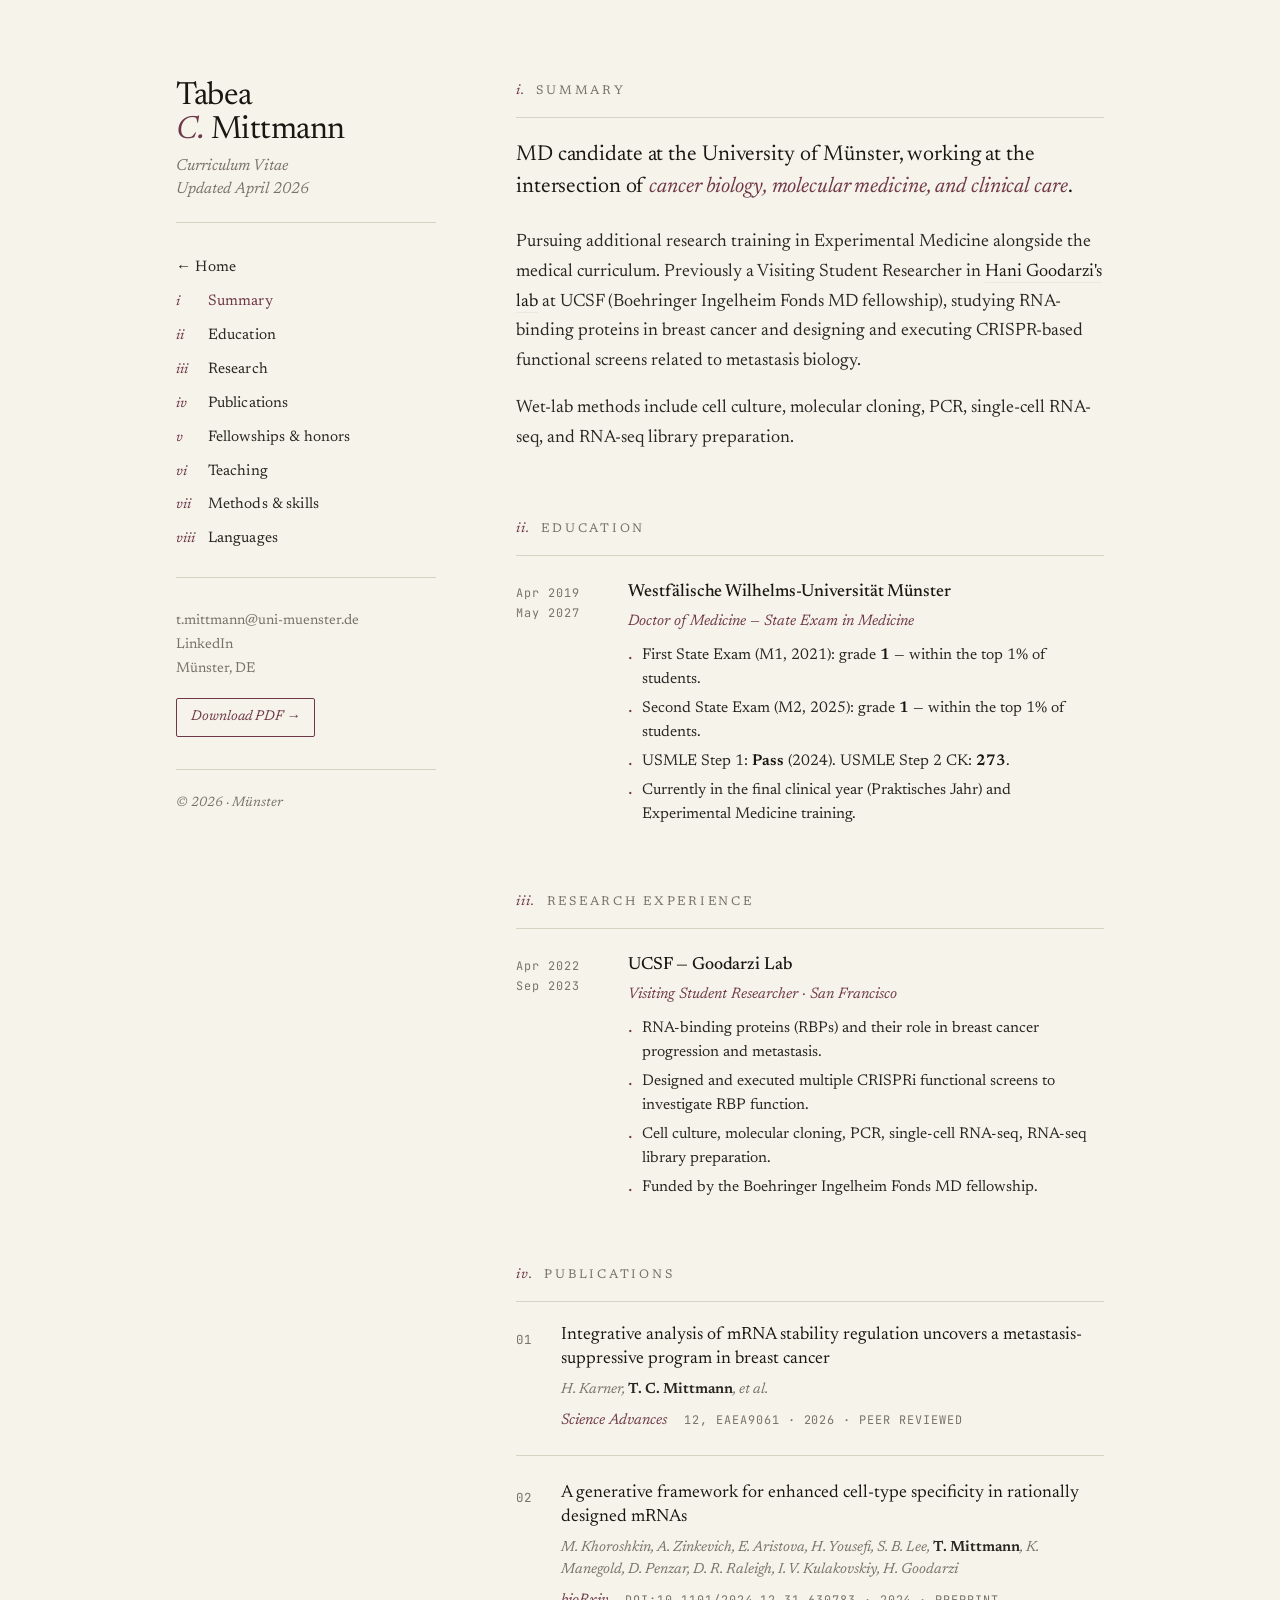
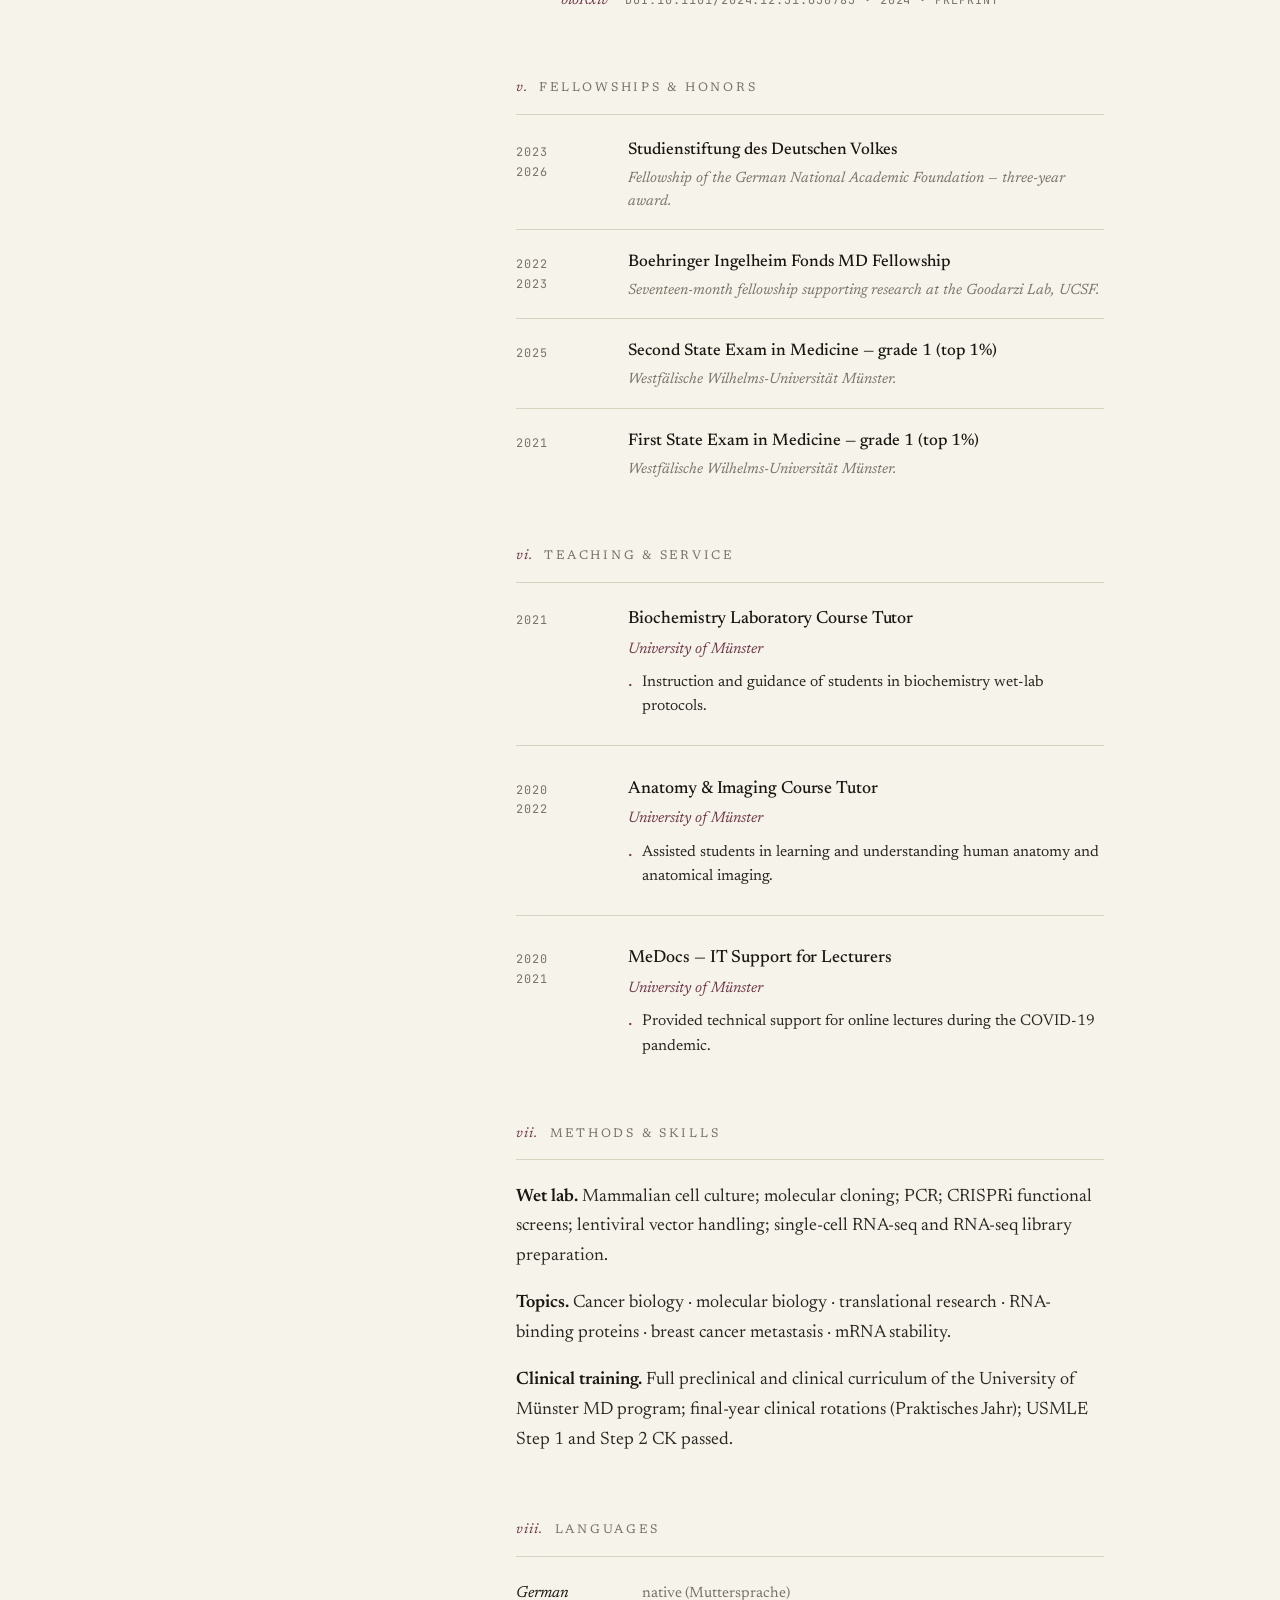
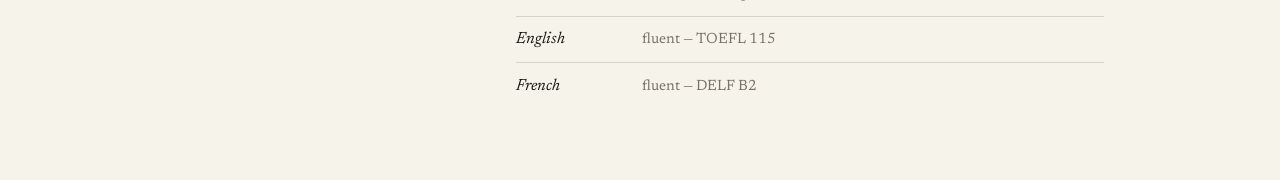
==== cv/index.html @ 69989c73 "Add personal site: homepage, CV page, styles Two-column editorial layout with sticky sidebar (name +" ====
<!DOCTYPE html>
<html lang="en">
<head>
  <meta charset="UTF-8">
  <meta name="viewport" content="width=device-width, initial-scale=1.0">
  <title>Curriculum Vitae — Tabea C. Mittmann</title>
  <meta name="description" content="Curriculum vitae of Tabea C. Mittmann.">

  <link rel="icon" href="data:image/svg+xml,%3Csvg xmlns='http://www.w3.org/2000/svg' viewBox='0 0 32 32'%3E%3Crect width='32' height='32' fill='%23f6f3eb'/%3E%3Ctext x='50%25' y='62%25' dominant-baseline='middle' text-anchor='middle' font-family='Newsreader,Georgia,serif' font-size='18' font-weight='400' fill='%236e3848' font-style='italic'%3Et%3C/text%3E%3C/svg%3E">

  <link rel="preconnect" href="https://fonts.googleapis.com">
  <link rel="preconnect" href="https://fonts.gstatic.com" crossorigin>
  <link href="https://fonts.googleapis.com/css2?family=Newsreader:ital,opsz,wght@0,6..72,400;0,6..72,500;0,6..72,600;1,6..72,400;1,6..72,500&family=JetBrains+Mono:wght@400;500&display=swap" rel="stylesheet">
  <link rel="stylesheet" href="../styles.css">
</head>
<body>

  <div class="page">

    <aside class="sidebar">
      <h1 class="side-name">Tabea<br><span class="middle">C.</span> Mittmann</h1>
      <p class="side-role">
        Curriculum Vitae<br>
        <em>Updated April 2026</em>
      </p>

      <nav class="side-nav">
        <a href="/">← Home</a>
        <a href="#summary"><span class="num">i</span> Summary</a>
        <a href="#education"><span class="num">ii</span> Education</a>
        <a href="#research"><span class="num">iii</span> Research</a>
        <a href="#publications"><span class="num">iv</span> Publications</a>
        <a href="#honors"><span class="num">v</span> Fellowships &amp; honors</a>
        <a href="#teaching"><span class="num">vi</span> Teaching</a>
        <a href="#skills"><span class="num">vii</span> Methods &amp; skills</a>
        <a href="#languages"><span class="num">viii</span> Languages</a>
      </nav>

      <div class="side-meta">
        <span class="row"><a href="mailto:t.mittmann@uni-muenster.de">t.mittmann@uni-muenster.de</a></span>
        <span class="row"><a href="https://www.linkedin.com/in/tabea-mittmann" target="_blank" rel="noopener">LinkedIn</a></span>
        <span class="row">Münster, DE</span>
      </div>

      <a class="cv-download" href="/docs/Tabea-Mittmann-CV.pdf" target="_blank" rel="noopener">
        Download PDF →
      </a>

      <div class="side-footer">
        <span id="year"></span>
      </div>
    </aside>

    <main>

      <section id="summary">
        <p class="eyebrow"><span class="roman">i.</span> Summary</p>
        <p class="lede">
          MD candidate at the University of Münster, working at the intersection of
          <em>cancer biology, molecular medicine, and clinical care</em>.
        </p>
        <div class="prose">
          <p>
            Pursuing additional research training in Experimental Medicine alongside
            the medical curriculum. Previously a Visiting Student Researcher in
            <a href="https://goodarzilab.org/" target="_blank" rel="noopener">Hani Goodarzi's lab</a>
            at UCSF (Boehringer Ingelheim Fonds MD fellowship), studying RNA-binding
            proteins in breast cancer and designing and executing CRISPR-based functional
            screens related to metastasis biology.
          </p>
          <p>
            Wet-lab methods include cell culture, molecular cloning, PCR, single-cell
            RNA-seq, and RNA-seq library preparation.
          </p>
        </div>
      </section>

      <section id="education">
        <p class="eyebrow"><span class="roman">ii.</span> Education</p>
        <ol class="timeline">
          <li class="timeline-item">
            <div class="timeline-period">Apr 2019<br>May 2027</div>
            <div>
              <div class="timeline-title">Westfälische Wilhelms-Universität Münster</div>
              <div class="timeline-subtitle">Doctor of Medicine — State Exam in Medicine</div>
              <ul class="timeline-points">
                <li>First State Exam (M1, 2021): grade <strong>1</strong> — within the top 1% of students.</li>
                <li>Second State Exam (M2, 2025): grade <strong>1</strong> — within the top 1% of students.</li>
                <li>USMLE Step 1: <strong>Pass</strong> (2024). USMLE Step 2 CK: <strong>273</strong>.</li>
                <li>Currently in the final clinical year (Praktisches Jahr) and Experimental Medicine training.</li>
              </ul>
            </div>
          </li>
        </ol>
      </section>

      <section id="research">
        <p class="eyebrow"><span class="roman">iii.</span> Research experience</p>
        <ol class="timeline">
          <li class="timeline-item">
            <div class="timeline-period">Apr 2022<br>Sep 2023</div>
            <div>
              <div class="timeline-title">UCSF — Goodarzi Lab</div>
              <div class="timeline-subtitle">Visiting Student Researcher · San Francisco</div>
              <ul class="timeline-points">
                <li>RNA-binding proteins (RBPs) and their role in breast cancer progression and metastasis.</li>
                <li>Designed and executed multiple CRISPRi functional screens to investigate RBP function.</li>
                <li>Cell culture, molecular cloning, PCR, single-cell RNA-seq, RNA-seq library preparation.</li>
                <li>Funded by the Boehringer Ingelheim Fonds MD fellowship.</li>
              </ul>
            </div>
          </li>
        </ol>
      </section>

      <section id="publications">
        <p class="eyebrow"><span class="roman">iv.</span> Publications</p>
        <ol class="pubs">
          <li>
            <div>
              <a class="pub-title" href="https://doi.org/10.1126/sciadv.aea9061" target="_blank" rel="noopener">
                Integrative analysis of mRNA stability regulation uncovers a metastasis-suppressive program in breast cancer
              </a>
              <div class="pub-authors">
                H. Karner, <strong>T. C. Mittmann</strong>, <em>et al.</em>
              </div>
              <div class="pub-meta">
                <span class="venue">Science Advances</span> 12, eaea9061 · 2026 · peer reviewed
              </div>
            </div>
          </li>
          <li>
            <div>
              <a class="pub-title" href="https://doi.org/10.1101/2024.12.31.630783" target="_blank" rel="noopener">
                A generative framework for enhanced cell-type specificity in rationally designed mRNAs
              </a>
              <div class="pub-authors">
                M. Khoroshkin, A. Zinkevich, E. Aristova, H. Yousefi, S. B. Lee,
                <strong>T. Mittmann</strong>, K. Manegold, D. Penzar, D. R. Raleigh,
                I. V. Kulakovskiy, H. Goodarzi
              </div>
              <div class="pub-meta">
                <span class="venue">bioRxiv</span> doi:10.1101/2024.12.31.630783 · 2024 · preprint
              </div>
            </div>
          </li>
        </ol>
      </section>

      <section id="honors">
        <p class="eyebrow"><span class="roman">v.</span> Fellowships &amp; honors</p>
        <ul class="honors">
          <li class="honors-item">
            <div class="honors-year">2023<br>2026</div>
            <div>
              <div class="honors-title">Studienstiftung des Deutschen Volkes</div>
              <div class="honors-detail">Fellowship of the German National Academic Foundation — three-year award.</div>
            </div>
          </li>
          <li class="honors-item">
            <div class="honors-year">2022<br>2023</div>
            <div>
              <div class="honors-title">Boehringer Ingelheim Fonds MD Fellowship</div>
              <div class="honors-detail">Seventeen-month fellowship supporting research at the Goodarzi Lab, UCSF.</div>
            </div>
          </li>
          <li class="honors-item">
            <div class="honors-year">2025</div>
            <div>
              <div class="honors-title">Second State Exam in Medicine — grade 1 (top 1%)</div>
              <div class="honors-detail">Westfälische Wilhelms-Universität Münster.</div>
            </div>
          </li>
          <li class="honors-item">
            <div class="honors-year">2021</div>
            <div>
              <div class="honors-title">First State Exam in Medicine — grade 1 (top 1%)</div>
              <div class="honors-detail">Westfälische Wilhelms-Universität Münster.</div>
            </div>
          </li>
        </ul>
      </section>

      <section id="teaching">
        <p class="eyebrow"><span class="roman">vi.</span> Teaching &amp; service</p>
        <ol class="timeline">

          <li class="timeline-item">
            <div class="timeline-period">2021</div>
            <div>
              <div class="timeline-title">Biochemistry Laboratory Course Tutor</div>
              <div class="timeline-subtitle">University of Münster</div>
              <ul class="timeline-points">
                <li>Instruction and guidance of students in biochemistry wet-lab protocols.</li>
              </ul>
            </div>
          </li>

          <li class="timeline-item">
            <div class="timeline-period">2020<br>2022</div>
            <div>
              <div class="timeline-title">Anatomy &amp; Imaging Course Tutor</div>
              <div class="timeline-subtitle">University of Münster</div>
              <ul class="timeline-points">
                <li>Assisted students in learning and understanding human anatomy and anatomical imaging.</li>
              </ul>
            </div>
          </li>

          <li class="timeline-item">
            <div class="timeline-period">2020<br>2021</div>
            <div>
              <div class="timeline-title">MeDocs — IT Support for Lecturers</div>
              <div class="timeline-subtitle">University of Münster</div>
              <ul class="timeline-points">
                <li>Provided technical support for online lectures during the COVID-19 pandemic.</li>
              </ul>
            </div>
          </li>

        </ol>
      </section>

      <section id="skills">
        <p class="eyebrow"><span class="roman">vii.</span> Methods &amp; skills</p>
        <div class="prose">
          <p>
            <strong>Wet lab.</strong> Mammalian cell culture; molecular cloning; PCR;
            CRISPRi functional screens; lentiviral vector handling; single-cell RNA-seq
            and RNA-seq library preparation.
          </p>
          <p>
            <strong>Topics.</strong> Cancer biology · molecular biology · translational
            research · RNA-binding proteins · breast cancer metastasis · mRNA stability.
          </p>
          <p>
            <strong>Clinical training.</strong> Full preclinical and clinical curriculum
            of the University of Münster MD program; final-year clinical rotations
            (Praktisches Jahr); USMLE Step 1 and Step 2 CK passed.
          </p>
        </div>
      </section>

      <section id="languages">
        <p class="eyebrow"><span class="roman">viii.</span> Languages</p>
        <ul class="langs">
          <li><span class="lang-name">German</span><span class="lang-level">native (Muttersprache)</span></li>
          <li><span class="lang-name">English</span><span class="lang-level">fluent — TOEFL 115</span></li>
          <li><span class="lang-name">French</span><span class="lang-level">fluent — DELF B2</span></li>
        </ul>
      </section>

    </main>

  </div>

  <script>
    document.getElementById('year').textContent = '© ' + new Date().getFullYear() + '  ·  Münster';

    document.querySelectorAll('a[href^="#"]').forEach(a => {
      a.addEventListener('click', e => {
        const id = a.getAttribute('href');
        if (id.length < 2) return;
        const el = document.querySelector(id);
        if (!el) return;
        e.preventDefault();
        window.scrollTo({ top: el.offsetTop - 30, behavior: 'smooth' });
      });
    });

    const navLinks = document.querySelectorAll('.side-nav a[href^="#"]');
    const sections = Array.from(document.querySelectorAll('main section'));
    function syncActive() {
      const y = window.scrollY + 120;
      let current = sections[0];
      for (const s of sections) if (s.offsetTop <= y) current = s;
      navLinks.forEach(a => a.classList.toggle('active', a.getAttribute('href') === '#' + current.id));
    }
    window.addEventListener('scroll', syncActive, { passive: true });
    syncActive();
  </script>
</body>
</html>
---- styles.css ----
/* ============================================================
   Tabea C. Mittmann — site styles
   Two-column reading layout: sticky sidebar + serif content.
   ============================================================ */

:root {
  --bg: #f6f3eb;
  --ink: #1a1612;
  --text: #2a2622;
  --muted: #7a7268;
  --rule: #d8d2c2;
  --accent: #6e3848;
  --accent-soft: #6e384810;
  --serif: 'Newsreader', 'EB Garamond', Georgia, 'Times New Roman', serif;
  --mono: 'JetBrains Mono', ui-monospace, SFMono-Regular, Consolas, monospace;
}

@media (prefers-color-scheme: dark) {
  :root {
    --bg: #161310;
    --ink: #ece6d6;
    --text: #d4cdbd;
    --muted: #8a8174;
    --rule: #2a2520;
    --accent: #c7889a;
    --accent-soft: #c7889a14;
  }
}

* { margin: 0; padding: 0; box-sizing: border-box; }

html { scroll-behavior: smooth; }

body {
  background: var(--bg);
  color: var(--text);
  font-family: var(--serif);
  font-size: 18px;
  line-height: 1.65;
  font-feature-settings: "kern", "liga", "onum";
  -webkit-font-smoothing: antialiased;
  text-rendering: optimizeLegibility;
}

a {
  color: var(--text);
  text-decoration: none;
  border-bottom: 1px solid var(--rule);
  padding-bottom: 1px;
  transition: color 0.18s, border-color 0.18s;
}
a:hover {
  color: var(--accent);
  border-bottom-color: var(--accent);
}

em, i { font-style: italic; }
strong { font-weight: 600; color: var(--ink); }

/* ---------- Layout ---------- */

.page {
  display: grid;
  grid-template-columns: 260px 1fr;
  gap: 80px;
  max-width: 1040px;
  margin: 0 auto;
  padding: 80px 56px;
  align-items: start;
}

@media (max-width: 900px) {
  .page {
    grid-template-columns: 1fr;
    gap: 48px;
    padding: 56px 32px;
  }
}

@media (max-width: 480px) {
  .page { padding: 40px 24px; }
  body { font-size: 17px; }
}

/* ---------- Sidebar ---------- */

.sidebar {
  position: sticky;
  top: 80px;
  align-self: start;
}

@media (max-width: 900px) {
  .sidebar { position: static; }
}

.side-name {
  font-family: var(--serif);
  font-weight: 400;
  font-size: 2rem;
  line-height: 1.05;
  letter-spacing: -0.015em;
  color: var(--ink);
  margin-bottom: 0.5rem;
}
.side-name .middle {
  font-style: italic;
  color: var(--accent);
  font-weight: 400;
}

.side-role {
  font-family: var(--serif);
  font-style: italic;
  font-size: 1rem;
  color: var(--muted);
  line-height: 1.4;
  margin-bottom: 2rem;
  padding-bottom: 1.4rem;
  border-bottom: 1px solid var(--rule);
}

.side-nav {
  display: flex;
  flex-direction: column;
  gap: 0.55rem;
  margin-bottom: 2rem;
  padding-bottom: 1.6rem;
  border-bottom: 1px solid var(--rule);
}
.side-nav a {
  font-family: var(--serif);
  font-size: 0.95rem;
  color: var(--text);
  border-bottom: none;
  padding: 0;
  letter-spacing: 0.01em;
  display: flex;
  align-items: baseline;
  gap: 0.6rem;
}
.side-nav a .num {
  font-style: italic;
  color: var(--accent);
  font-size: 0.85rem;
  min-width: 22px;
  font-variant-numeric: oldstyle-nums;
}
.side-nav a:hover { color: var(--accent); }
.side-nav a.active { color: var(--accent); }

.side-meta {
  font-size: 0.88rem;
  color: var(--muted);
  line-height: 1.7;
}
.side-meta .row { display: block; }
.side-meta a {
  color: var(--muted);
  border-bottom: 1px solid transparent;
  padding-bottom: 0;
}
.side-meta a:hover { color: var(--accent); border-bottom-color: var(--accent); }

.side-footer {
  margin-top: 2rem;
  padding-top: 1.4rem;
  border-top: 1px solid var(--rule);
  font-family: var(--serif);
  font-style: italic;
  font-size: 0.85rem;
  color: var(--muted);
}

/* ---------- Content ---------- */

main {
  max-width: 640px;
}

main section {
  margin-bottom: 4rem;
}
main section:last-child { margin-bottom: 0; }

.eyebrow {
  display: flex;
  align-items: baseline;
  gap: 0.7rem;
  font-family: var(--serif);
  font-size: 0.78rem;
  letter-spacing: 0.22em;
  text-transform: uppercase;
  color: var(--muted);
  margin-bottom: 1.4rem;
  padding-bottom: 0.9rem;
  border-bottom: 1px solid var(--rule);
}
.eyebrow .roman {
  font-style: italic;
  color: var(--accent);
  letter-spacing: 0.08em;
  font-size: 0.85rem;
  text-transform: none;
  font-variant-numeric: oldstyle-nums;
}

h2 {
  display: none;       /* visually replaced by .eyebrow above */
}

/* "lede" intro paragraph */
.lede {
  font-family: var(--serif);
  font-size: 1.35rem;
  line-height: 1.45;
  color: var(--ink);
  margin-bottom: 1.6rem;
  letter-spacing: -0.005em;
}
.lede em { color: var(--accent); }

/* Body paragraphs */
.prose p {
  margin-bottom: 1.1rem;
  color: var(--text);
}
.prose p:last-child { margin-bottom: 0; }
.prose a {
  color: var(--ink);
  border-bottom: 1px solid var(--accent-soft);
}
.prose a:hover {
  color: var(--accent);
  border-bottom-color: var(--accent);
}

/* ---------- Currently ---------- */

.now-list {
  list-style: none;
  display: grid;
  gap: 0.85rem;
}
.now-list li {
  display: grid;
  grid-template-columns: 14px 1fr;
  gap: 0.8rem;
  align-items: baseline;
  font-size: 1.02rem;
}
.now-list li::before {
  content: '§';
  color: var(--accent);
  font-style: italic;
  font-size: 0.95rem;
}
.now-list em { color: var(--accent); }

/* ---------- Publications ---------- */

.pubs {
  list-style: none;
  display: grid;
  gap: 1.6rem;
  counter-reset: pub;
}
.pubs li {
  display: grid;
  grid-template-columns: 32px 1fr;
  gap: 0.8rem;
  padding-bottom: 1.4rem;
  border-bottom: 1px solid var(--rule);
}
.pubs li:last-child { border-bottom: none; padding-bottom: 0; }
.pubs li::before {
  counter-increment: pub;
  content: counter(pub, decimal-leading-zero);
  font-family: var(--mono);
  font-size: 0.78rem;
  color: var(--muted);
  letter-spacing: 0.06em;
  padding-top: 6px;
  font-variant-numeric: tabular-nums;
}
.pub-title {
  font-family: var(--serif);
  font-size: 1.12rem;
  line-height: 1.32;
  color: var(--ink);
  margin-bottom: 0.4rem;
  border-bottom: none;
  display: block;
}
.pub-title:hover { color: var(--accent); }
.pub-authors {
  font-size: 0.92rem;
  color: var(--muted);
  font-style: italic;
  line-height: 1.5;
  margin-bottom: 0.45rem;
}
.pub-authors strong {
  color: var(--text);
  font-weight: 600;
  font-style: normal;
}
.pub-meta {
  font-family: var(--mono);
  font-size: 0.74rem;
  letter-spacing: 0.08em;
  color: var(--muted);
  text-transform: uppercase;
}
.pub-meta .venue {
  font-family: var(--serif);
  font-style: italic;
  font-size: 0.95rem;
  color: var(--accent);
  letter-spacing: 0;
  text-transform: none;
  margin-right: 0.6rem;
}

/* ---------- Experience timeline ---------- */

.timeline {
  list-style: none;
  display: grid;
  gap: 1.8rem;
}
.timeline-item {
  display: grid;
  grid-template-columns: 90px 1fr;
  gap: 1.4rem;
  padding-bottom: 1.6rem;
  border-bottom: 1px solid var(--rule);
}
.timeline li:last-child { border-bottom: none; padding-bottom: 0; }
.timeline-period {
  font-family: var(--mono);
  font-size: 0.74rem;
  color: var(--muted);
  letter-spacing: 0.08em;
  font-variant-numeric: tabular-nums;
  padding-top: 6px;
}
.timeline-title {
  font-family: var(--serif);
  font-size: 1.1rem;
  font-weight: 500;
  color: var(--ink);
  margin-bottom: 0.15rem;
  letter-spacing: -0.005em;
}
.timeline-subtitle {
  font-family: var(--serif);
  font-style: italic;
  color: var(--accent);
  font-size: 0.95rem;
  margin-bottom: 0.6rem;
}
.timeline-points {
  list-style: none;
  display: grid;
  gap: 0.3rem;
  font-size: 0.97rem;
  line-height: 1.55;
}
.timeline-points li {
  position: relative;
  padding-left: 14px;
}
.timeline-points li::before {
  content: '·';
  position: absolute;
  left: 0;
  color: var(--accent);
  font-size: 1.2rem;
  line-height: 1;
  top: 0.2em;
}

@media (max-width: 720px) {
  .timeline-item { grid-template-columns: 1fr; gap: 0.4rem; }
  .timeline-period { padding-top: 0; }
}

/* ---------- Honors ---------- */

.honors {
  list-style: none;
  display: grid;
  gap: 1.2rem;
}
.honors-item {
  display: grid;
  grid-template-columns: 90px 1fr;
  gap: 1.4rem;
  padding-bottom: 1rem;
  border-bottom: 1px solid var(--rule);
}
.honors li:last-child { border-bottom: none; padding-bottom: 0; }
.honors-year {
  font-family: var(--mono);
  font-size: 0.74rem;
  letter-spacing: 0.08em;
  color: var(--muted);
  font-variant-numeric: tabular-nums;
  padding-top: 6px;
}
.honors-title {
  font-family: var(--serif);
  font-size: 1.05rem;
  font-weight: 500;
  color: var(--ink);
  margin-bottom: 0.2rem;
}
.honors-detail {
  font-size: 0.93rem;
  color: var(--muted);
  font-style: italic;
  line-height: 1.5;
}

@media (max-width: 720px) {
  .honors-item { grid-template-columns: 1fr; gap: 0.2rem; }
  .honors-year { padding-top: 0; }
}

/* ---------- Languages ---------- */

.langs {
  list-style: none;
  display: grid;
  gap: 0.6rem;
}
.langs li {
  display: grid;
  grid-template-columns: 110px 1fr;
  gap: 1rem;
  align-items: baseline;
  font-size: 1rem;
  padding-bottom: 0.6rem;
  border-bottom: 1px solid var(--rule);
}
.langs li:last-child { border-bottom: none; padding-bottom: 0; }
.lang-name {
  font-family: var(--serif);
  font-style: italic;
  color: var(--ink);
}
.lang-level {
  color: var(--muted);
  font-size: 0.93rem;
}

/* ---------- Contact ---------- */

.contact-line {
  font-family: var(--serif);
  font-size: 1.2rem;
  line-height: 1.5;
}
.contact-line a {
  color: var(--accent);
  border-bottom: 1px solid var(--accent-soft);
}
.contact-line a:hover { border-bottom-color: var(--accent); }

/* ---------- CV-page extras ---------- */

.cv-download {
  display: inline-flex;
  align-items: center;
  gap: 8px;
  margin-top: 1rem;
  padding: 7px 14px;
  border: 1px solid var(--accent);
  color: var(--accent);
  font-family: var(--serif);
  font-style: italic;
  font-size: 0.88rem;
  border-radius: 2px;
  transition: background 0.18s, color 0.18s;
}
.cv-download:hover { background: var(--accent); color: var(--bg); }

/* ---------- Print ---------- */

@media print {
  .sidebar, .cv-download { display: none; }
  body { background: white; color: black; font-size: 11pt; }
  .page { display: block; padding: 0; }
  main { max-width: none; }
  main section { page-break-inside: avoid; margin-bottom: 1.5rem; }
  a { color: black; }
}

/* ---------- Reduced motion ---------- */

@media (prefers-reduced-motion: reduce) {
  *, *::before, *::after {
    animation-duration: 0.01ms !important;
    transition-duration: 0.01ms !important;
  }
  html { scroll-behavior: auto; }
}
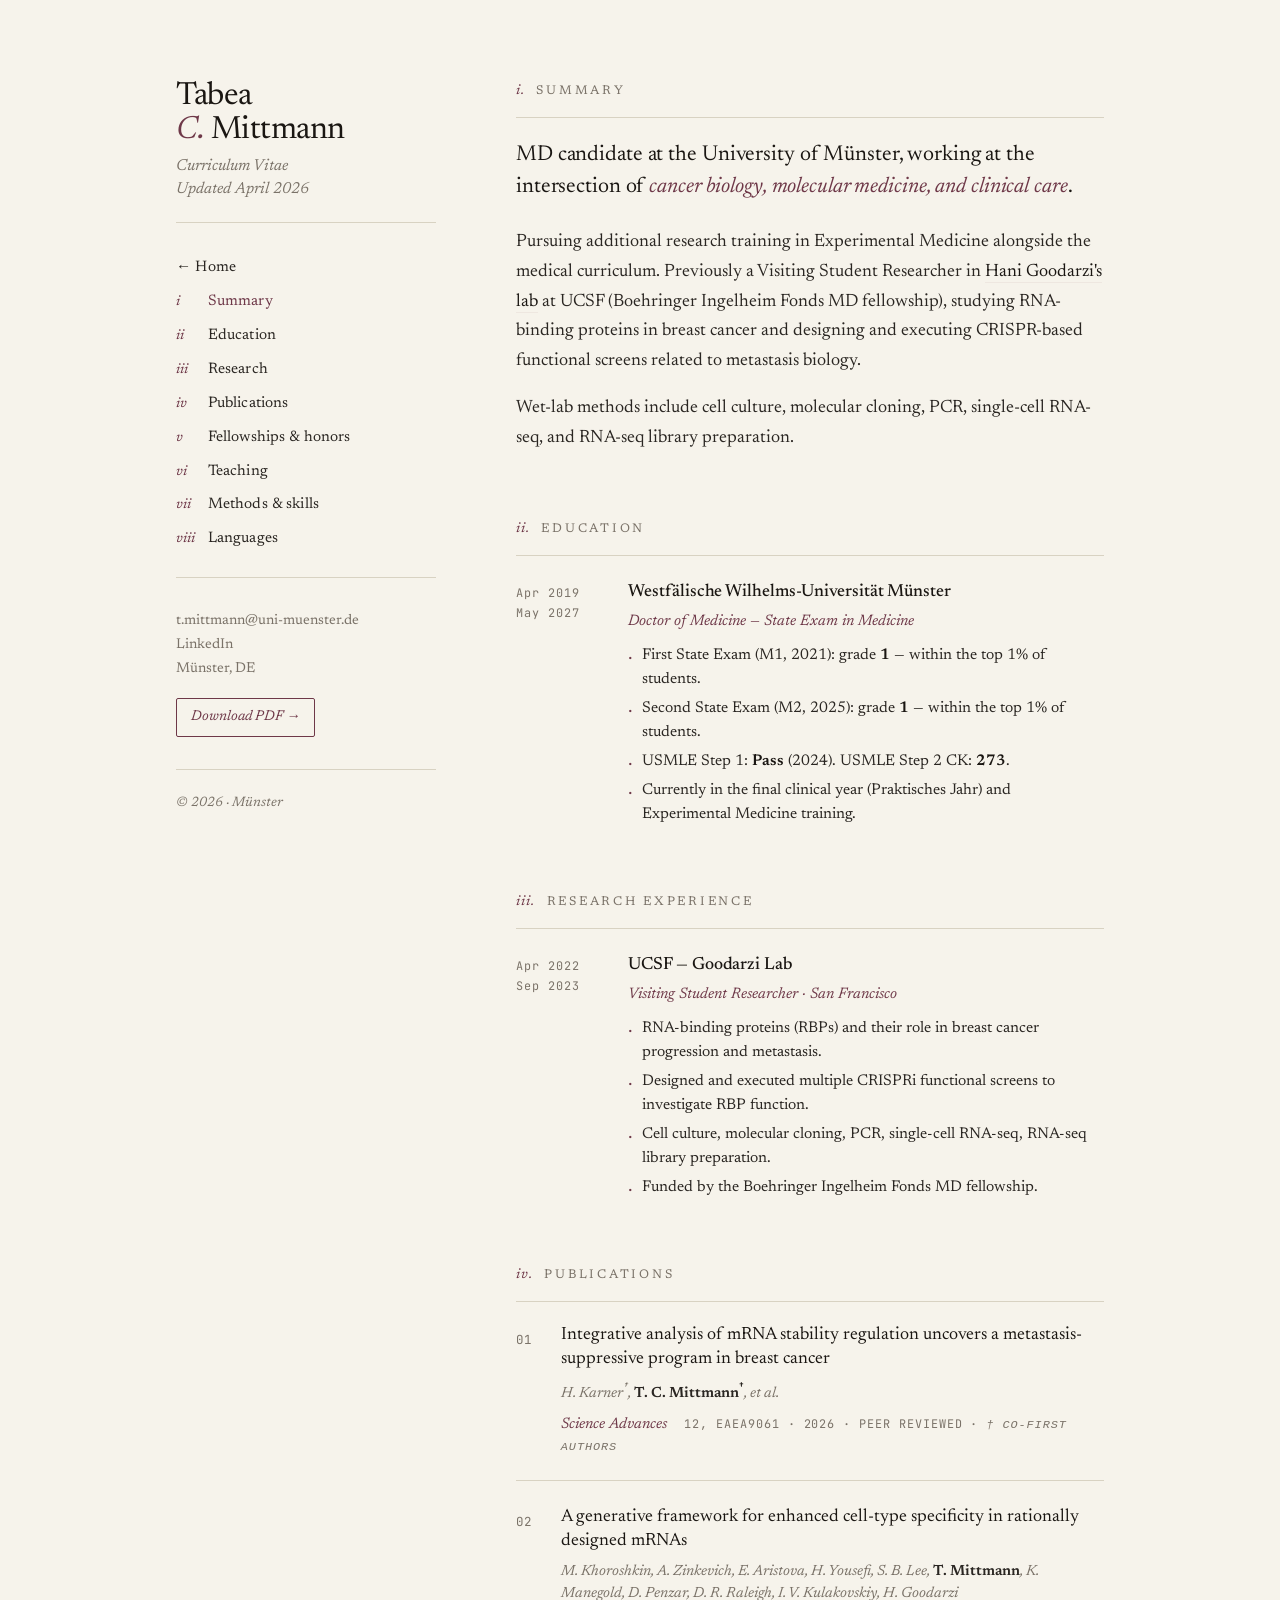
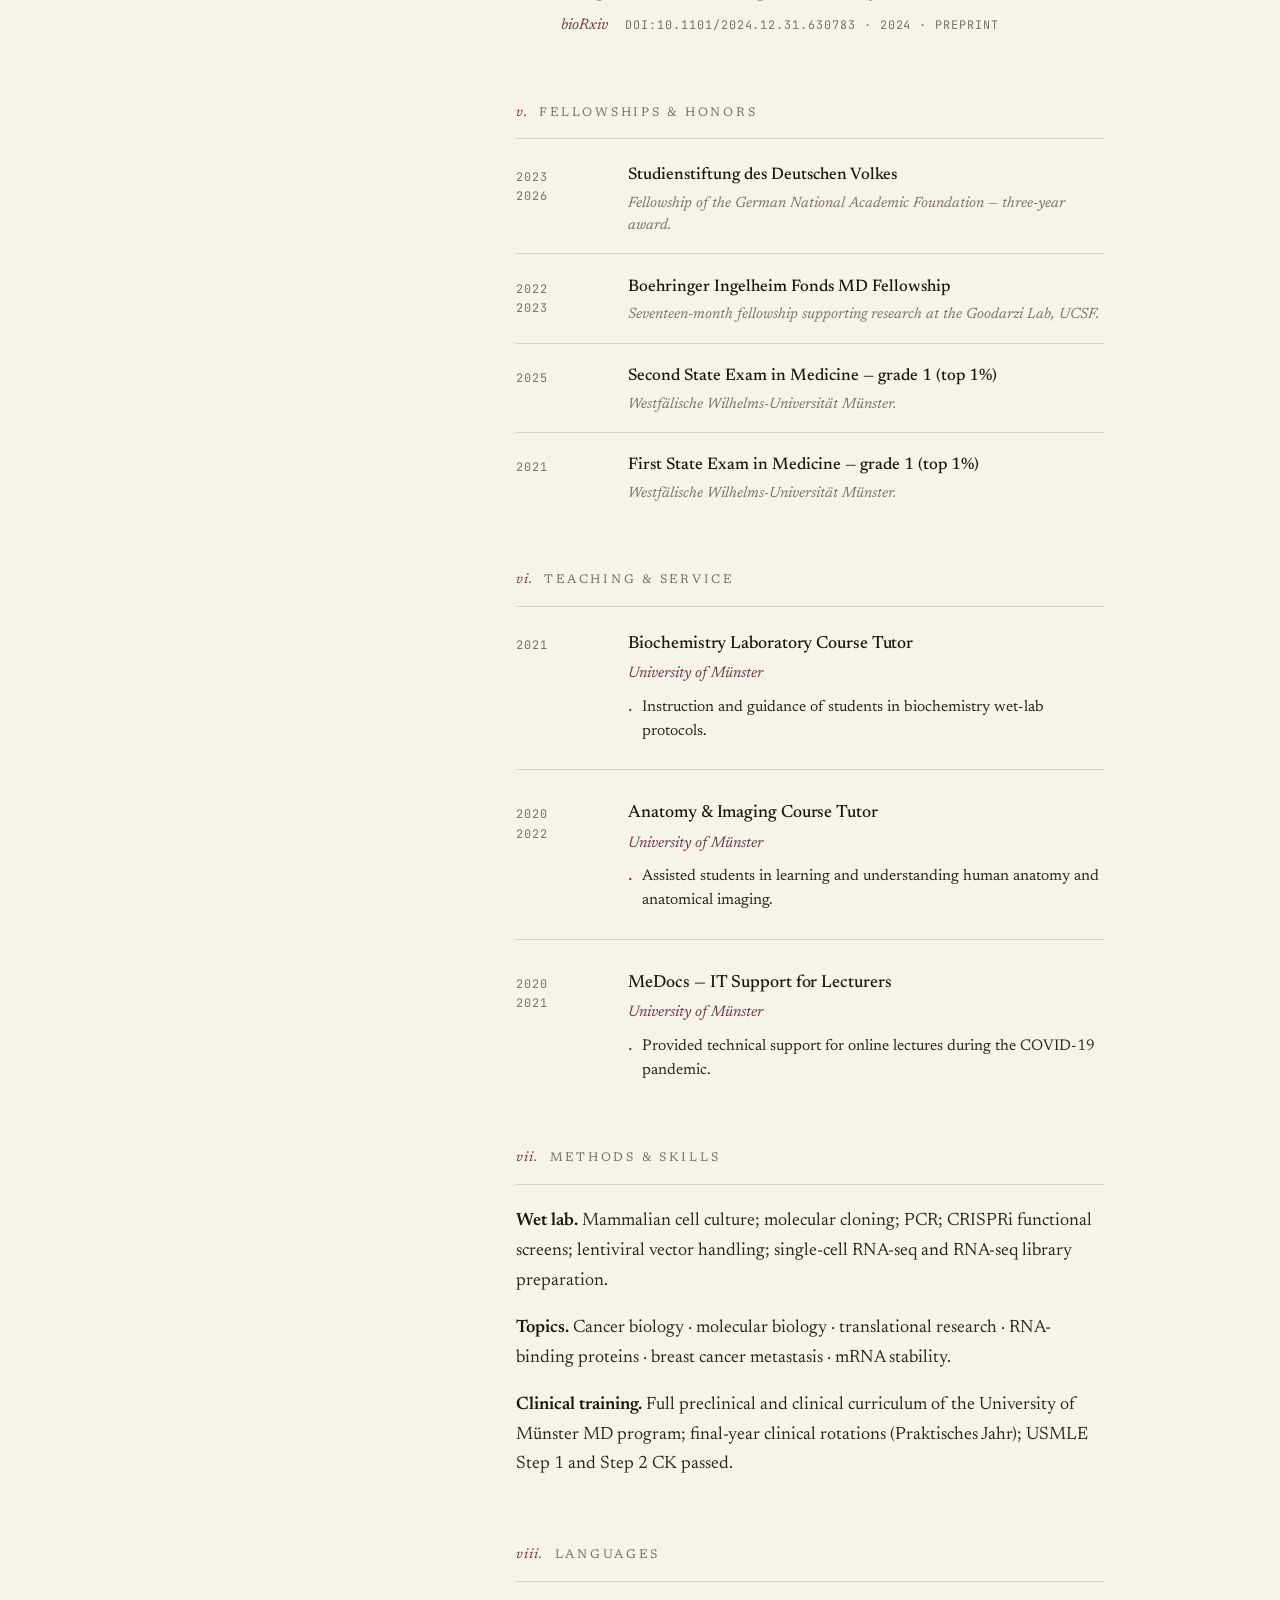
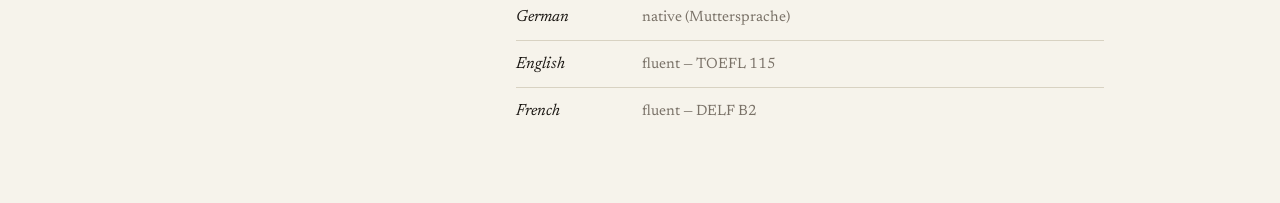
==== commit b93a0625: "Mark Science Advances paper as co-first author Add † superscripts after Karner and Mittmann in the p" ====
--- a/cv/index.html
+++ b/cv/index.html
@@ -122,10 +122,10 @@
                 Integrative analysis of mRNA stability regulation uncovers a metastasis-suppressive program in breast cancer
               </a>
               <div class="pub-authors">
-                H. Karner, <strong>T. C. Mittmann</strong>, <em>et al.</em>
+                H. Karner<sup>†</sup>, <strong>T. C. Mittmann<sup>†</sup></strong>, <em>et al.</em>
               </div>
               <div class="pub-meta">
-                <span class="venue">Science Advances</span> 12, eaea9061 · 2026 · peer reviewed
+                <span class="venue">Science Advances</span> 12, eaea9061 · 2026 · peer reviewed · <em>† co-first authors</em>
               </div>
             </div>
           </li>
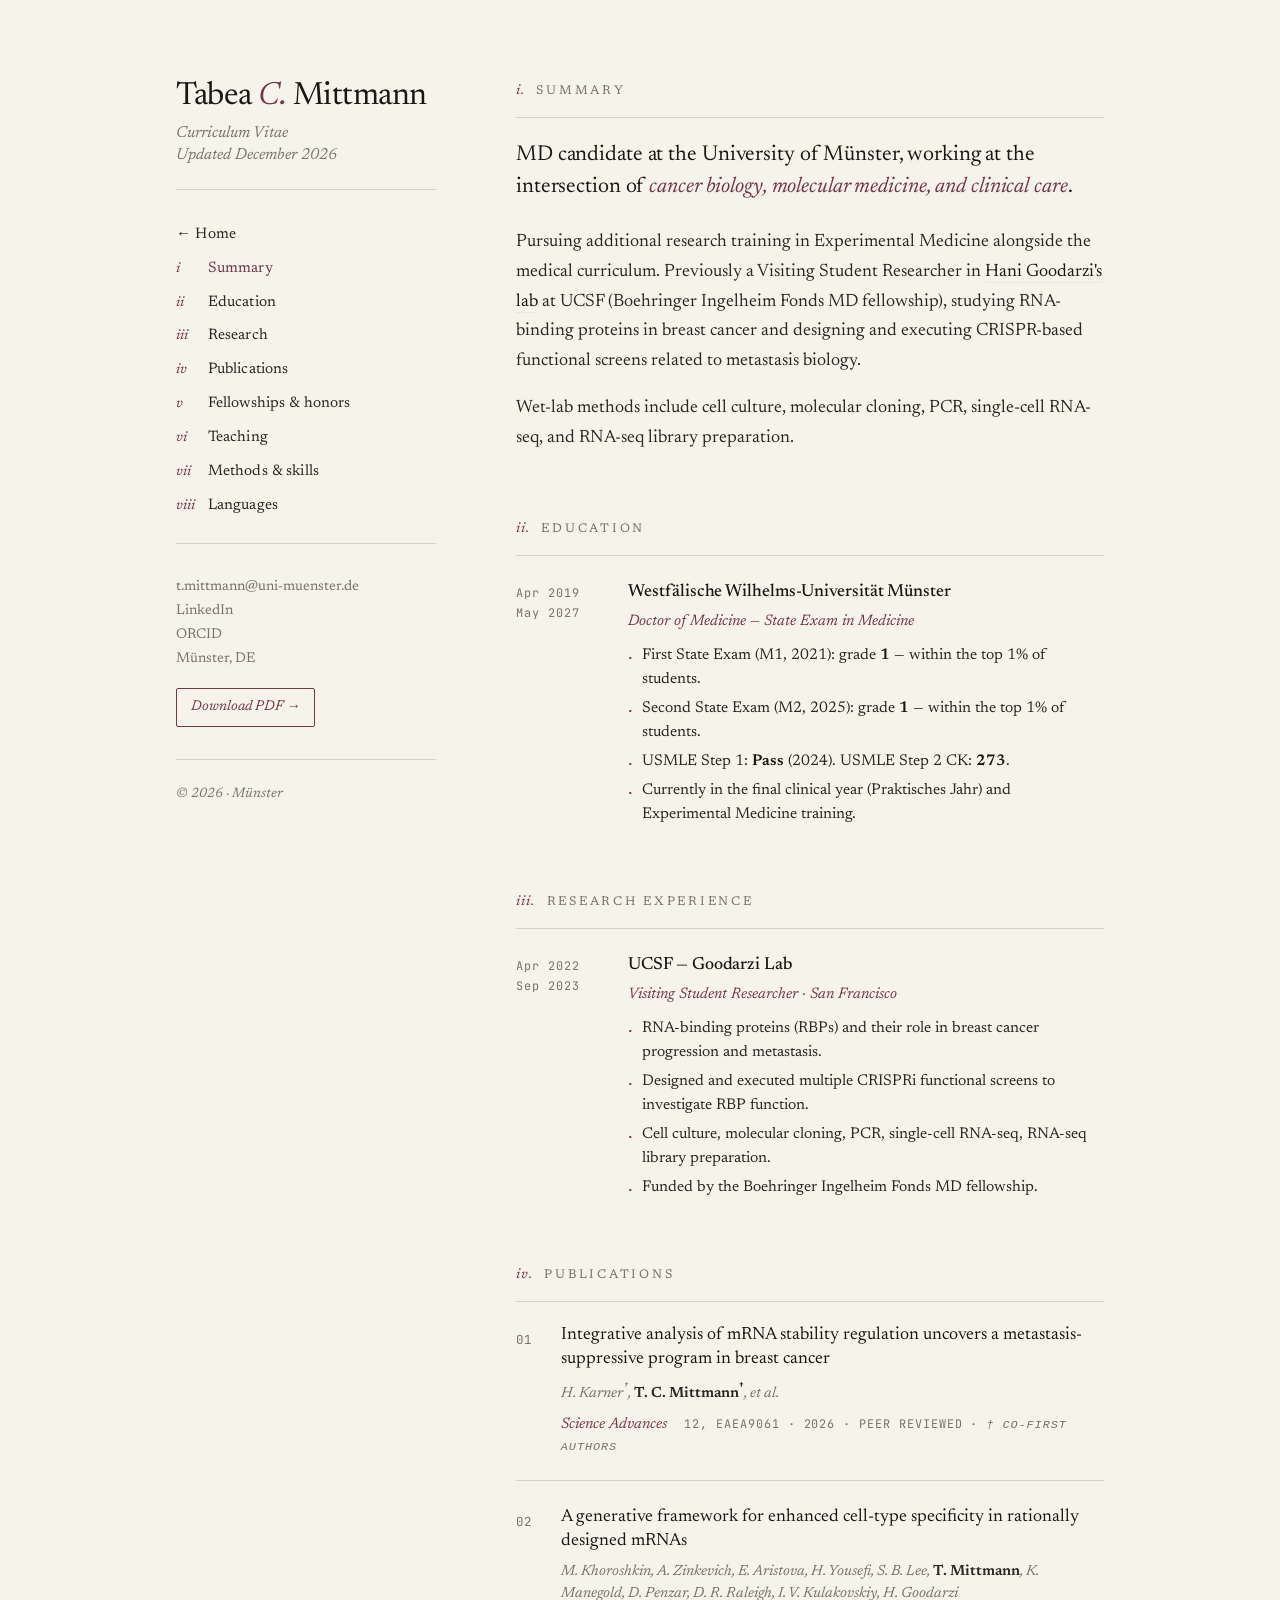
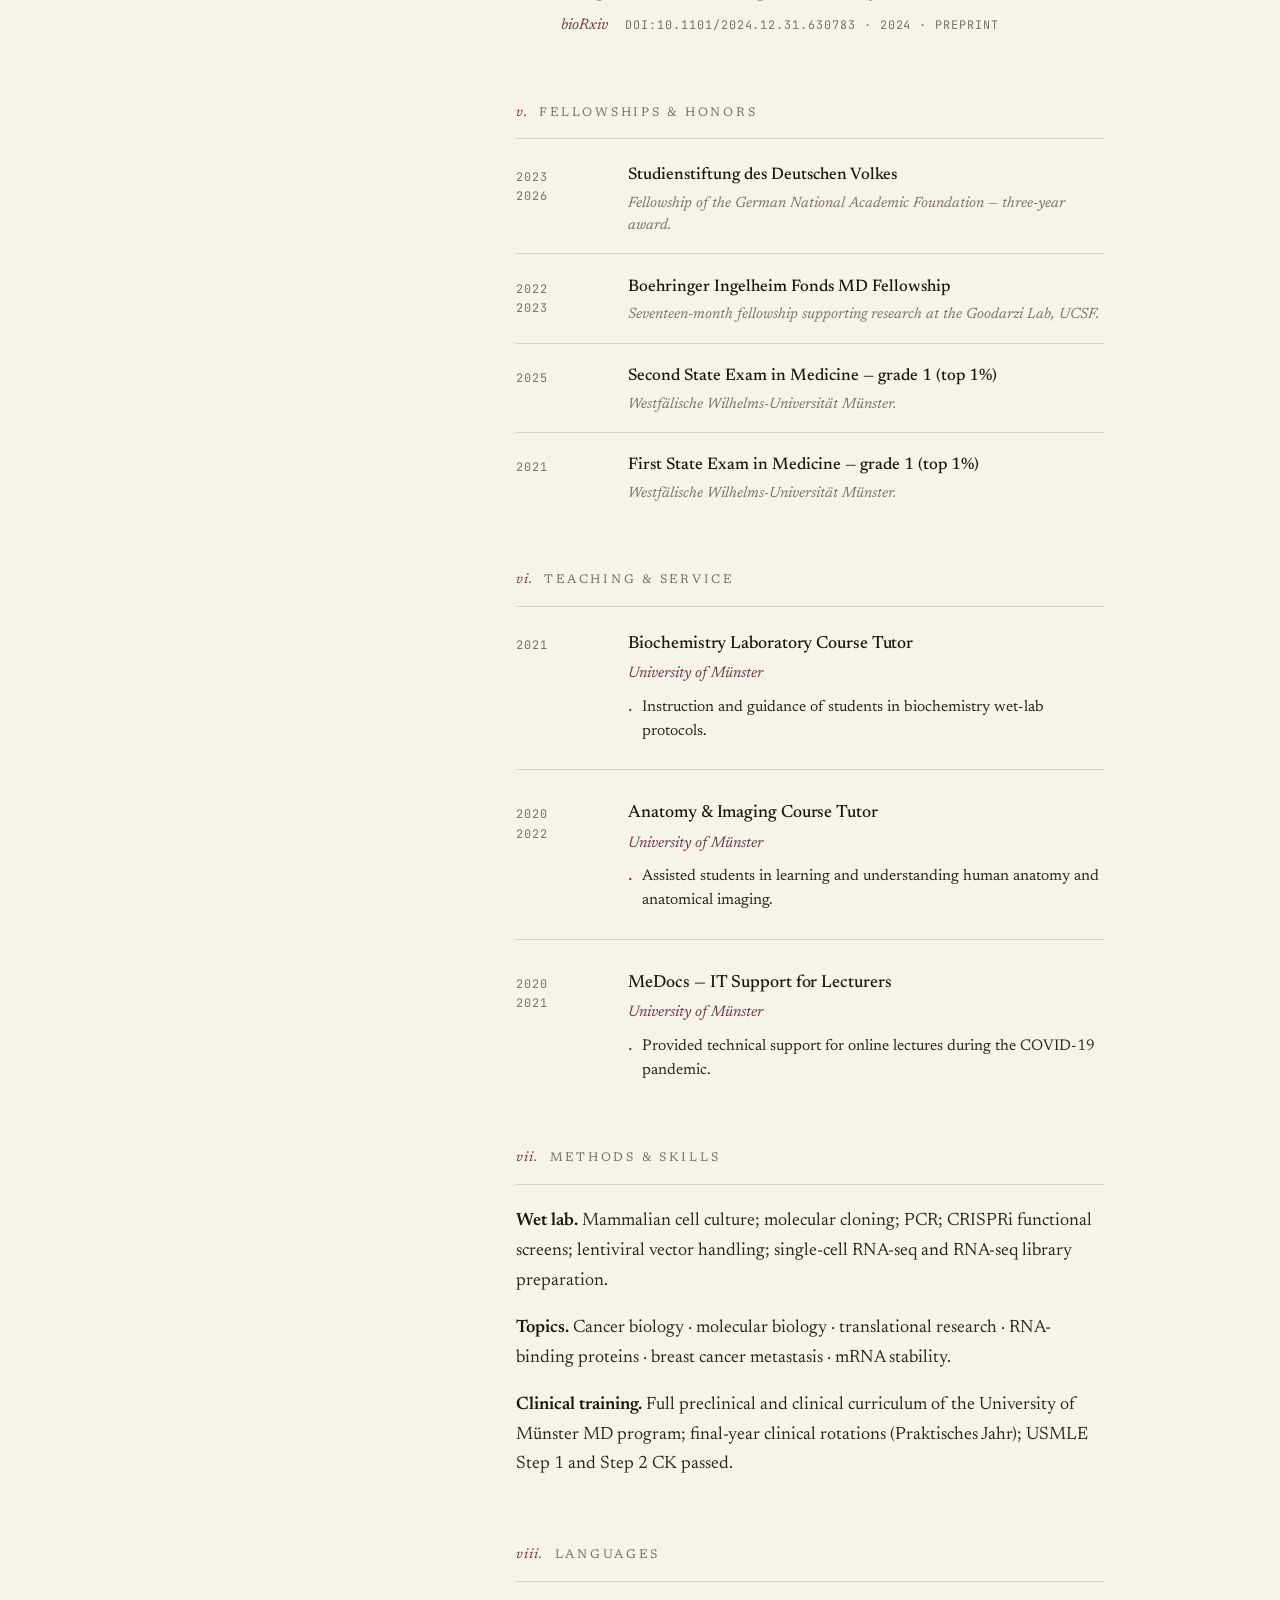
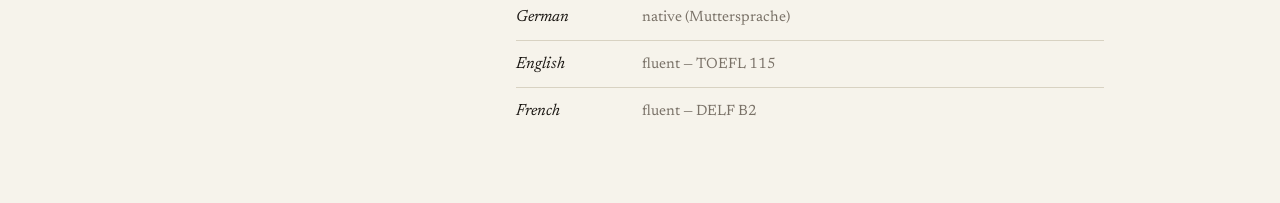
==== commit fa67a689: "Add ORCID, auto-stamp build date, fix sidebar name break - Sidebar contact list (homepage + CV page)" ====
--- a/cv/index.html
+++ b/cv/index.html
@@ -18,10 +18,10 @@
   <div class="page">
 
     <aside class="sidebar">
-      <h1 class="side-name">Tabea<br><span class="middle">C.</span> Mittmann</h1>
+      <h1 class="side-name">Tabea <span class="middle">C.</span> Mittmann</h1>
       <p class="side-role">
         Curriculum Vitae<br>
-        <em>Updated April 2026</em>
+        <em>Updated <span id="last-updated">…</span></em>
       </p>
 
       <nav class="side-nav">
@@ -39,6 +39,7 @@
       <div class="side-meta">
         <span class="row"><a href="mailto:t.mittmann@uni-muenster.de">t.mittmann@uni-muenster.de</a></span>
         <span class="row"><a href="https://www.linkedin.com/in/tabea-mittmann" target="_blank" rel="noopener">LinkedIn</a></span>
+        <span class="row"><a href="https://orcid.org/0009-0009-7567-6252" target="_blank" rel="noopener">ORCID</a></span>
         <span class="row">Münster, DE</span>
       </div>
 
@@ -256,6 +257,16 @@
 
   <script>
     document.getElementById('year').textContent = '© ' + new Date().getFullYear() + '  ·  Münster';
+
+    // "Updated <month year>" pulled from this file's last modified time
+    // (GitHub Pages serves Last-Modified headers from the commit time, so it
+    // automatically reflects the deploy date without manual bumping).
+    (function () {
+      const el = document.getElementById('last-updated');
+      if (!el) return;
+      const d = new Date(document.lastModified);
+      el.textContent = isNaN(d) ? '' : d.toLocaleDateString('en-US', { month: 'long', year: 'numeric' });
+    })();
 
     document.querySelectorAll('a[href^="#"]').forEach(a => {
       a.addEventListener('click', e => {
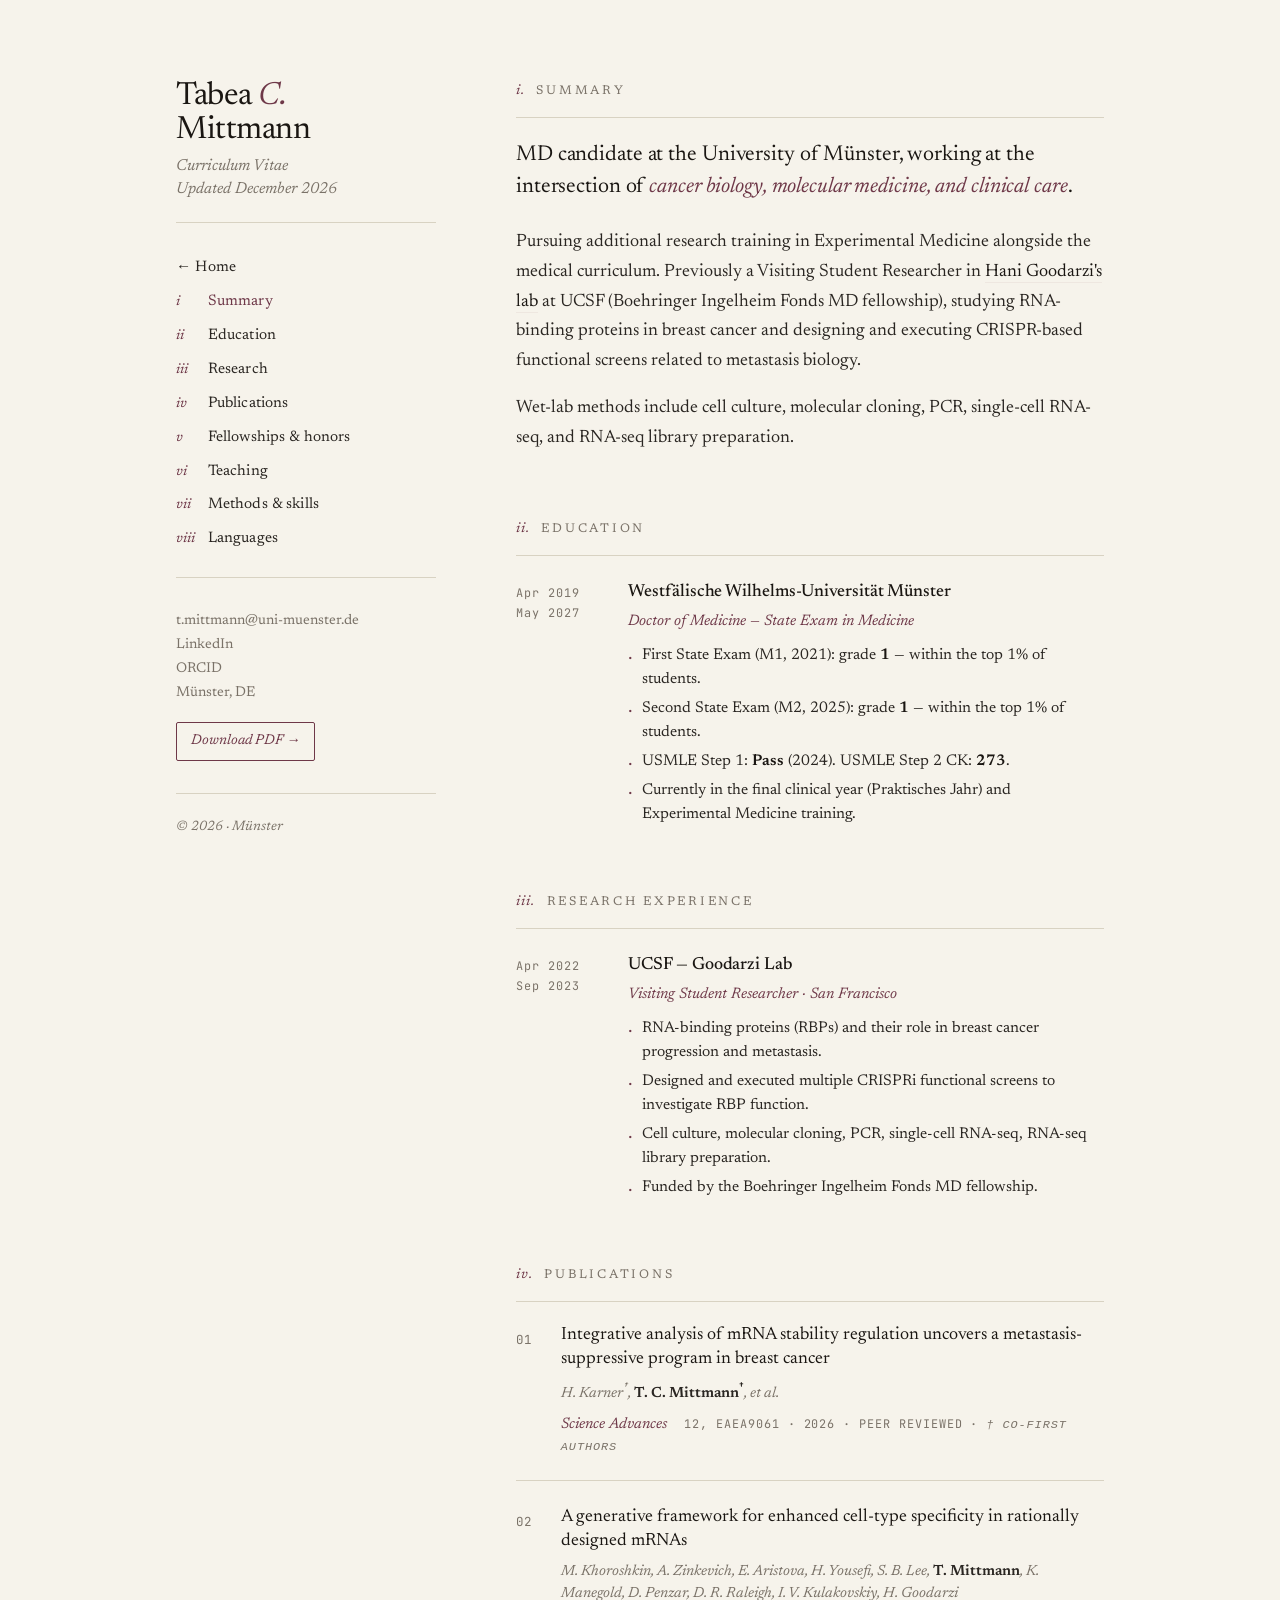
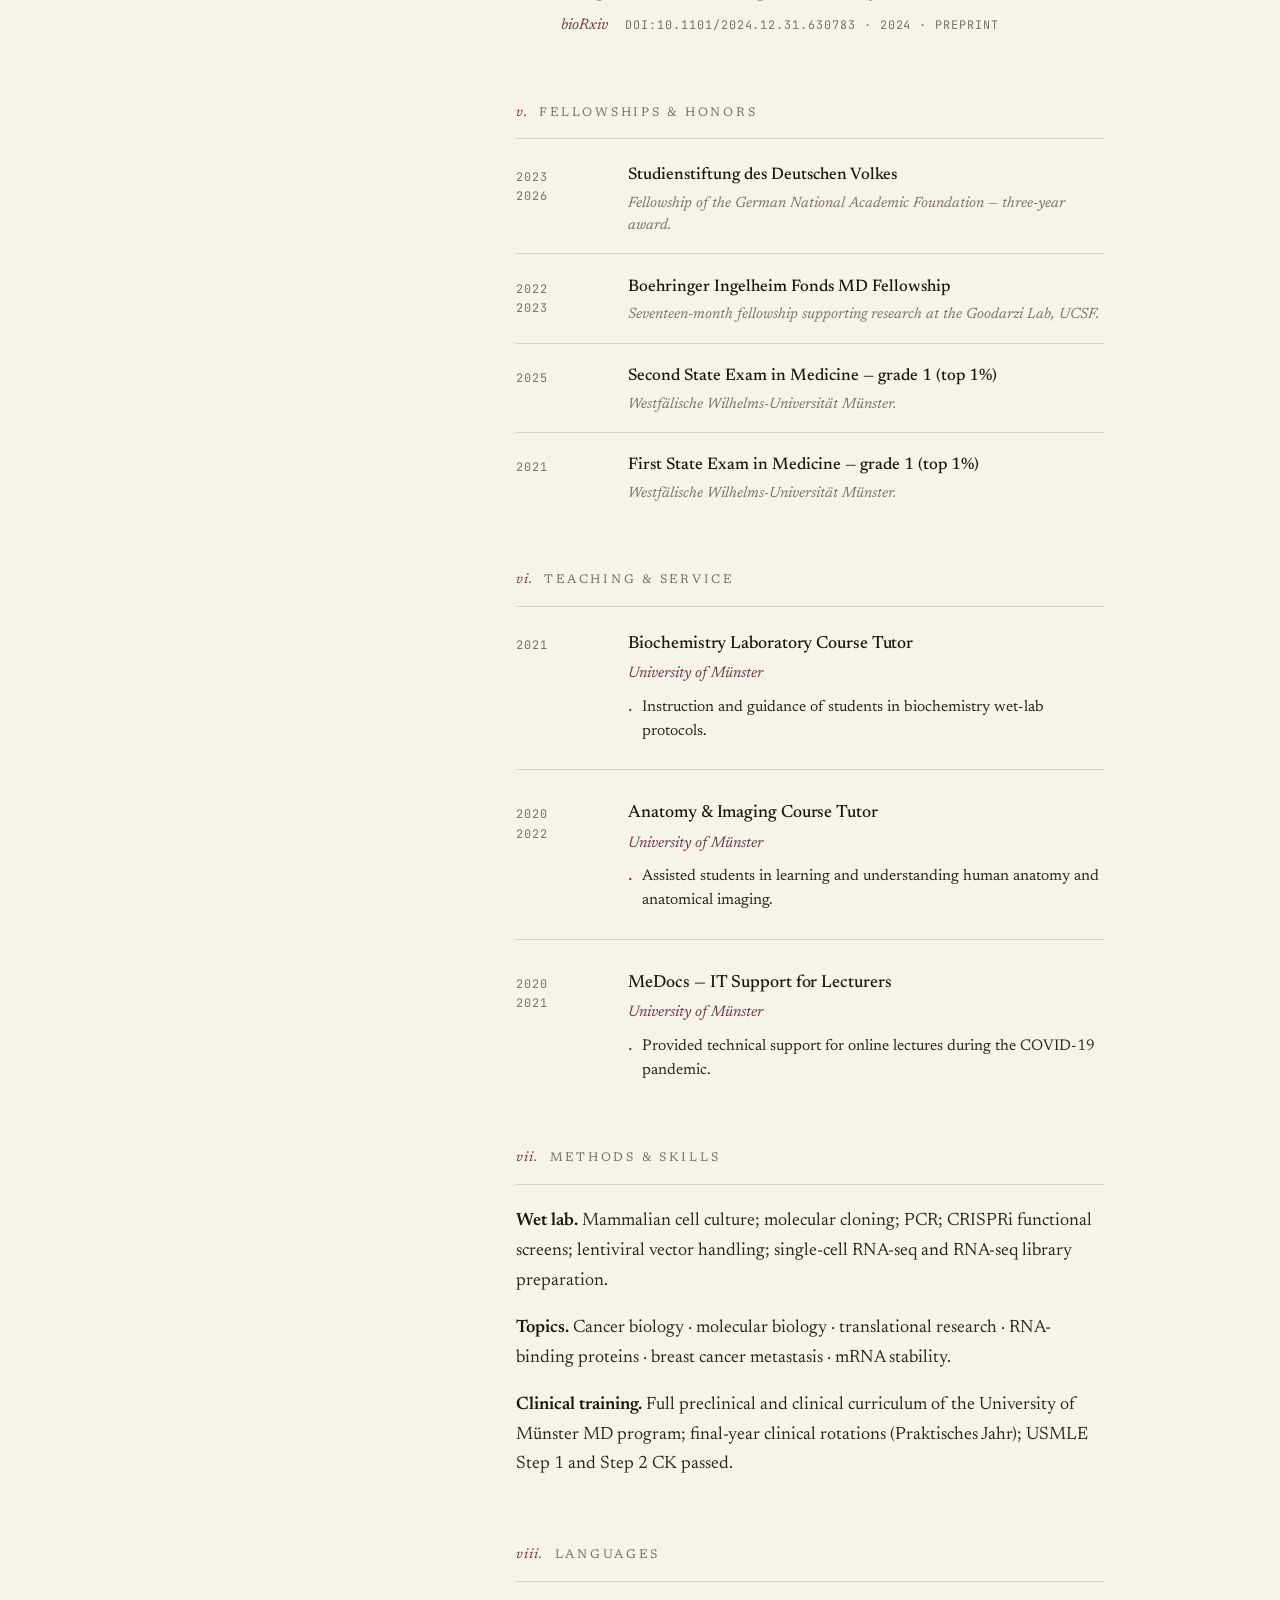
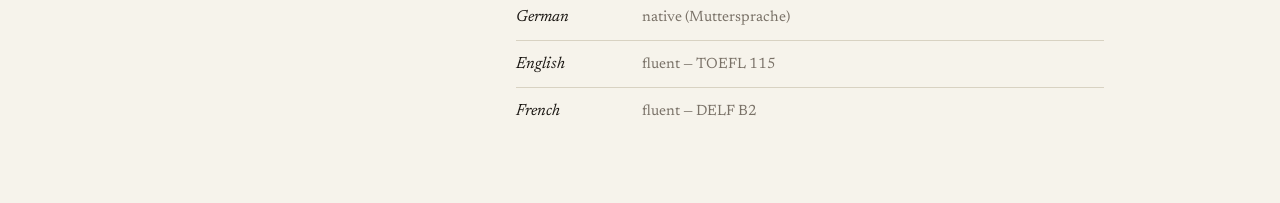
==== commit 7da59e93: "Break sidebar name to two lines (Tabea C. / Mittmann)" ====
--- a/cv/index.html
+++ b/cv/index.html
@@ -18,7 +18,7 @@
   <div class="page">
 
     <aside class="sidebar">
-      <h1 class="side-name">Tabea <span class="middle">C.</span> Mittmann</h1>
+      <h1 class="side-name">Tabea <span class="middle">C.</span><br>Mittmann</h1>
       <p class="side-role">
         Curriculum Vitae<br>
         <em>Updated <span id="last-updated">…</span></em>
--- a/styles.css
+++ b/styles.css
@@ -240,20 +240,11 @@
 .now-list {
   list-style: none;
   display: grid;
-  gap: 0.85rem;
+  gap: 0.95rem;
 }
 .now-list li {
-  display: grid;
-  grid-template-columns: 14px 1fr;
-  gap: 0.8rem;
-  align-items: baseline;
   font-size: 1.02rem;
-}
-.now-list li::before {
-  content: '§';
-  color: var(--accent);
-  font-style: italic;
-  font-size: 0.95rem;
+  line-height: 1.5;
 }
 .now-list em { color: var(--accent); }
 
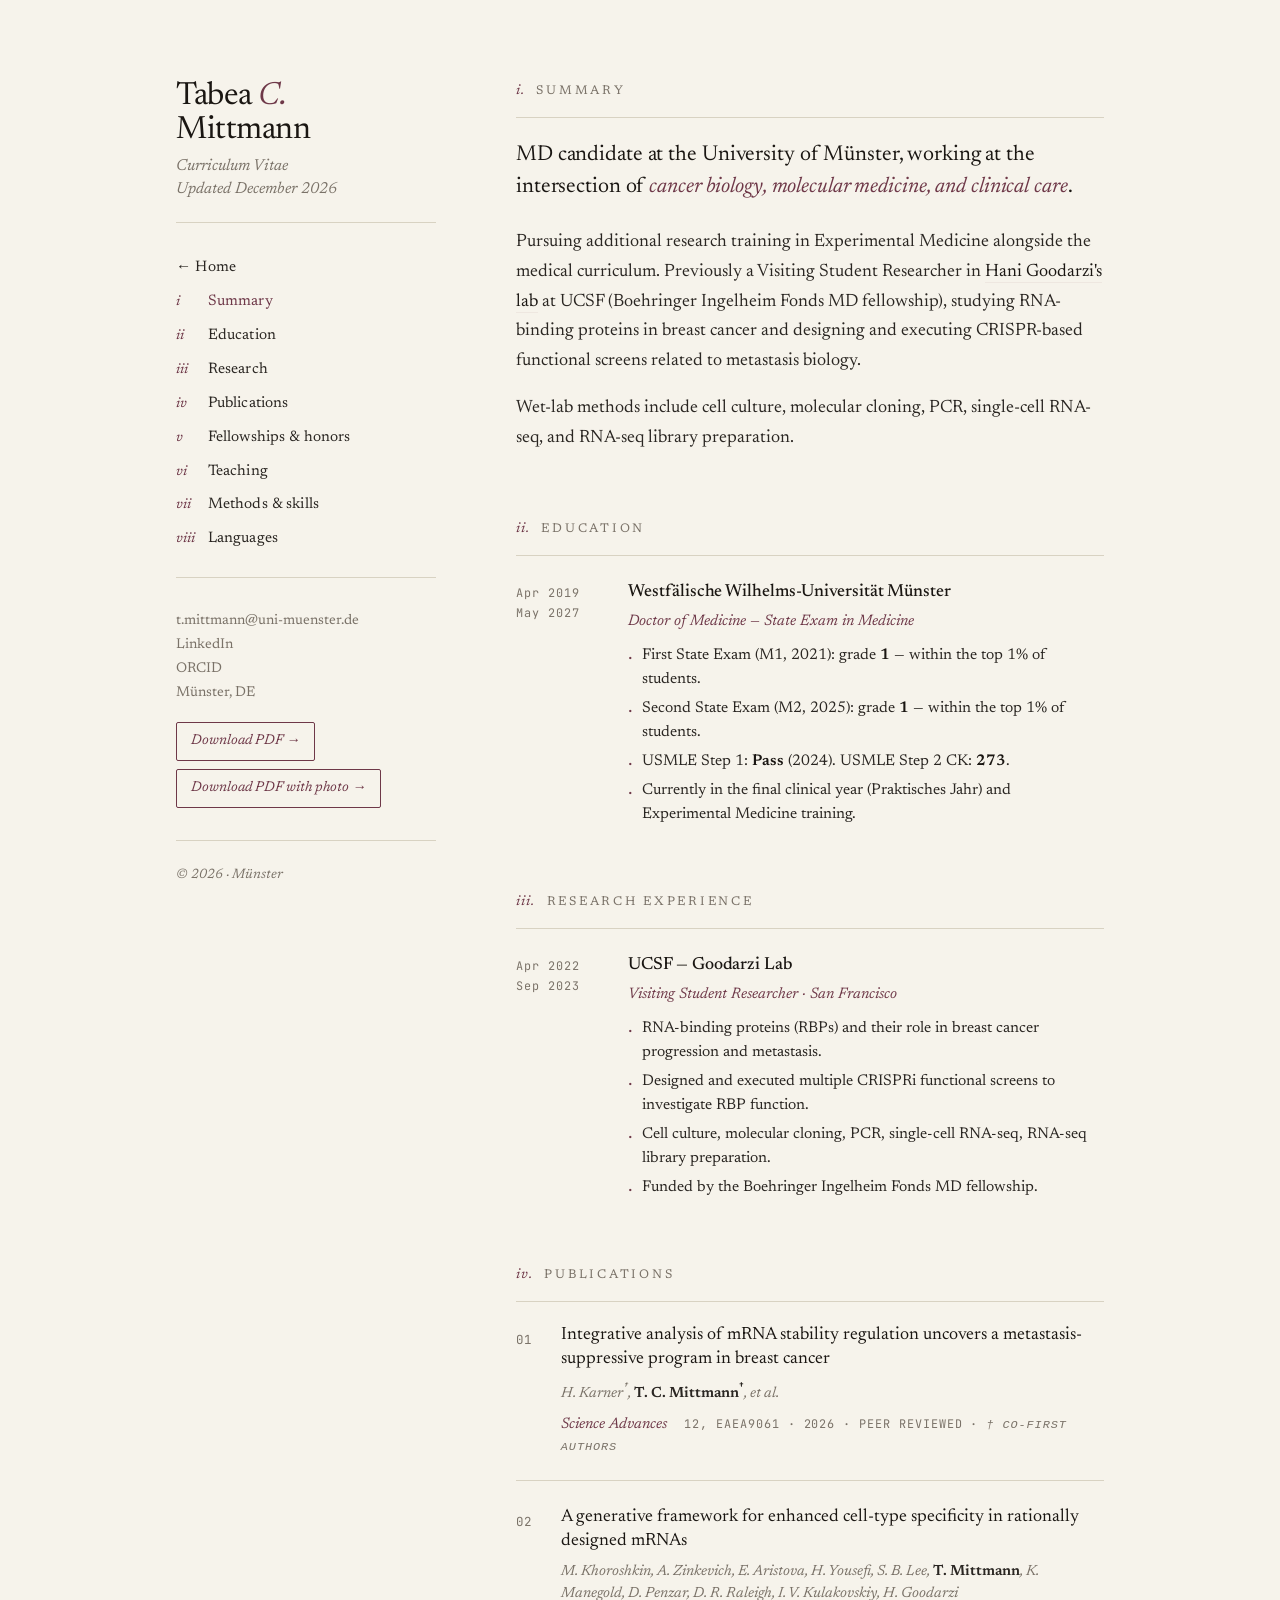
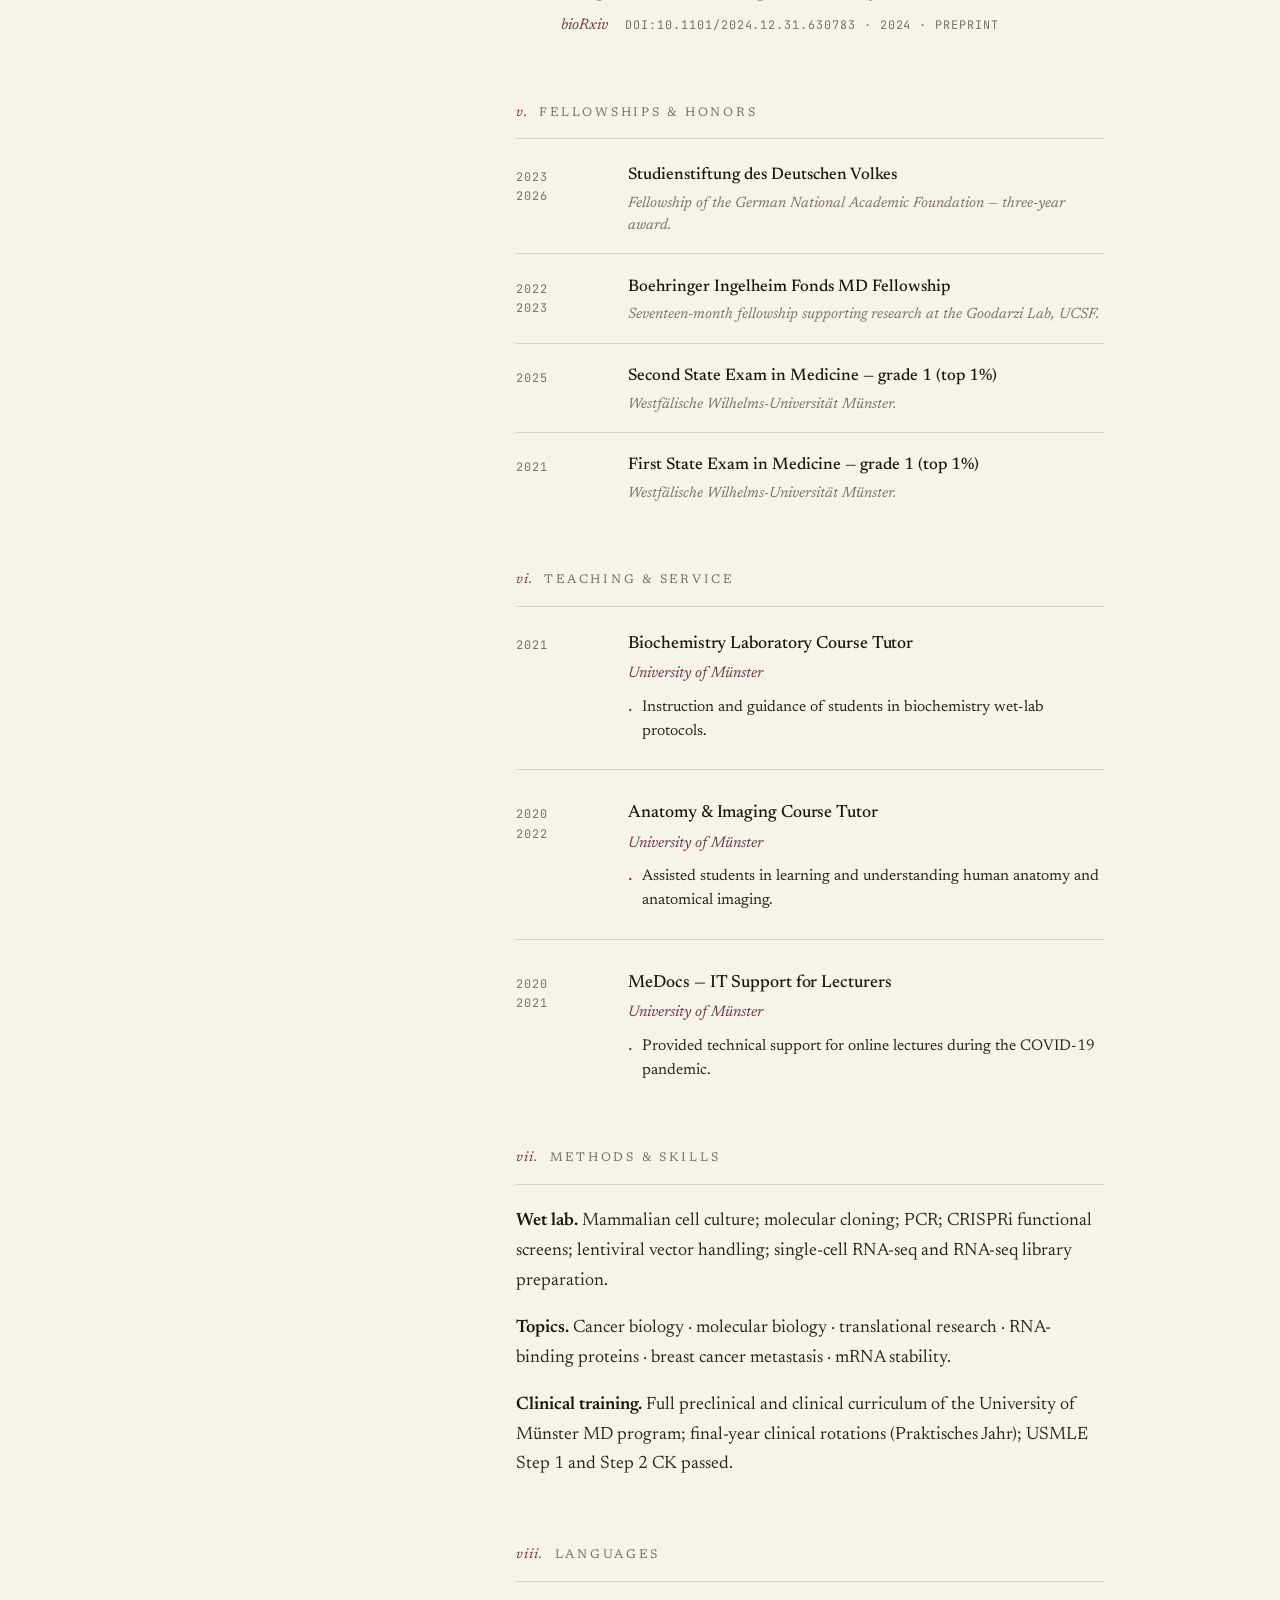
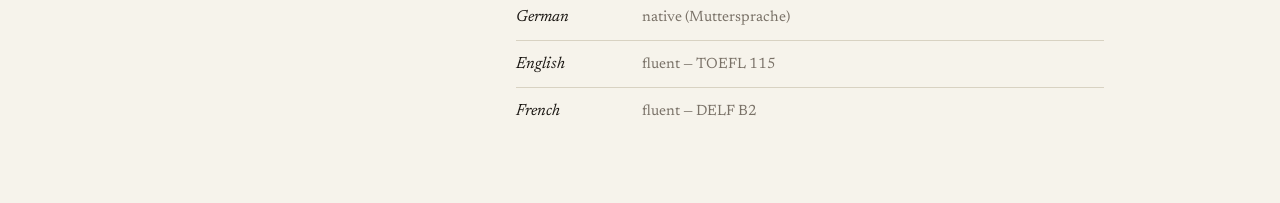
==== commit 8819a472: "updated changes" ====
--- a/cv/index.html
+++ b/cv/index.html
@@ -45,6 +45,9 @@
 
       <a class="cv-download" href="/docs/Tabea-Mittmann-CV.pdf" target="_blank" rel="noopener">
         Download PDF →
+      </a>
+      <a class="cv-download" href="/docs/Tabea-Mittmann-CV-Photo.pdf" target="_blank" rel="noopener" style="margin-top: 0.5rem;">
+        Download PDF with photo →
       </a>
 
       <div class="side-footer">
